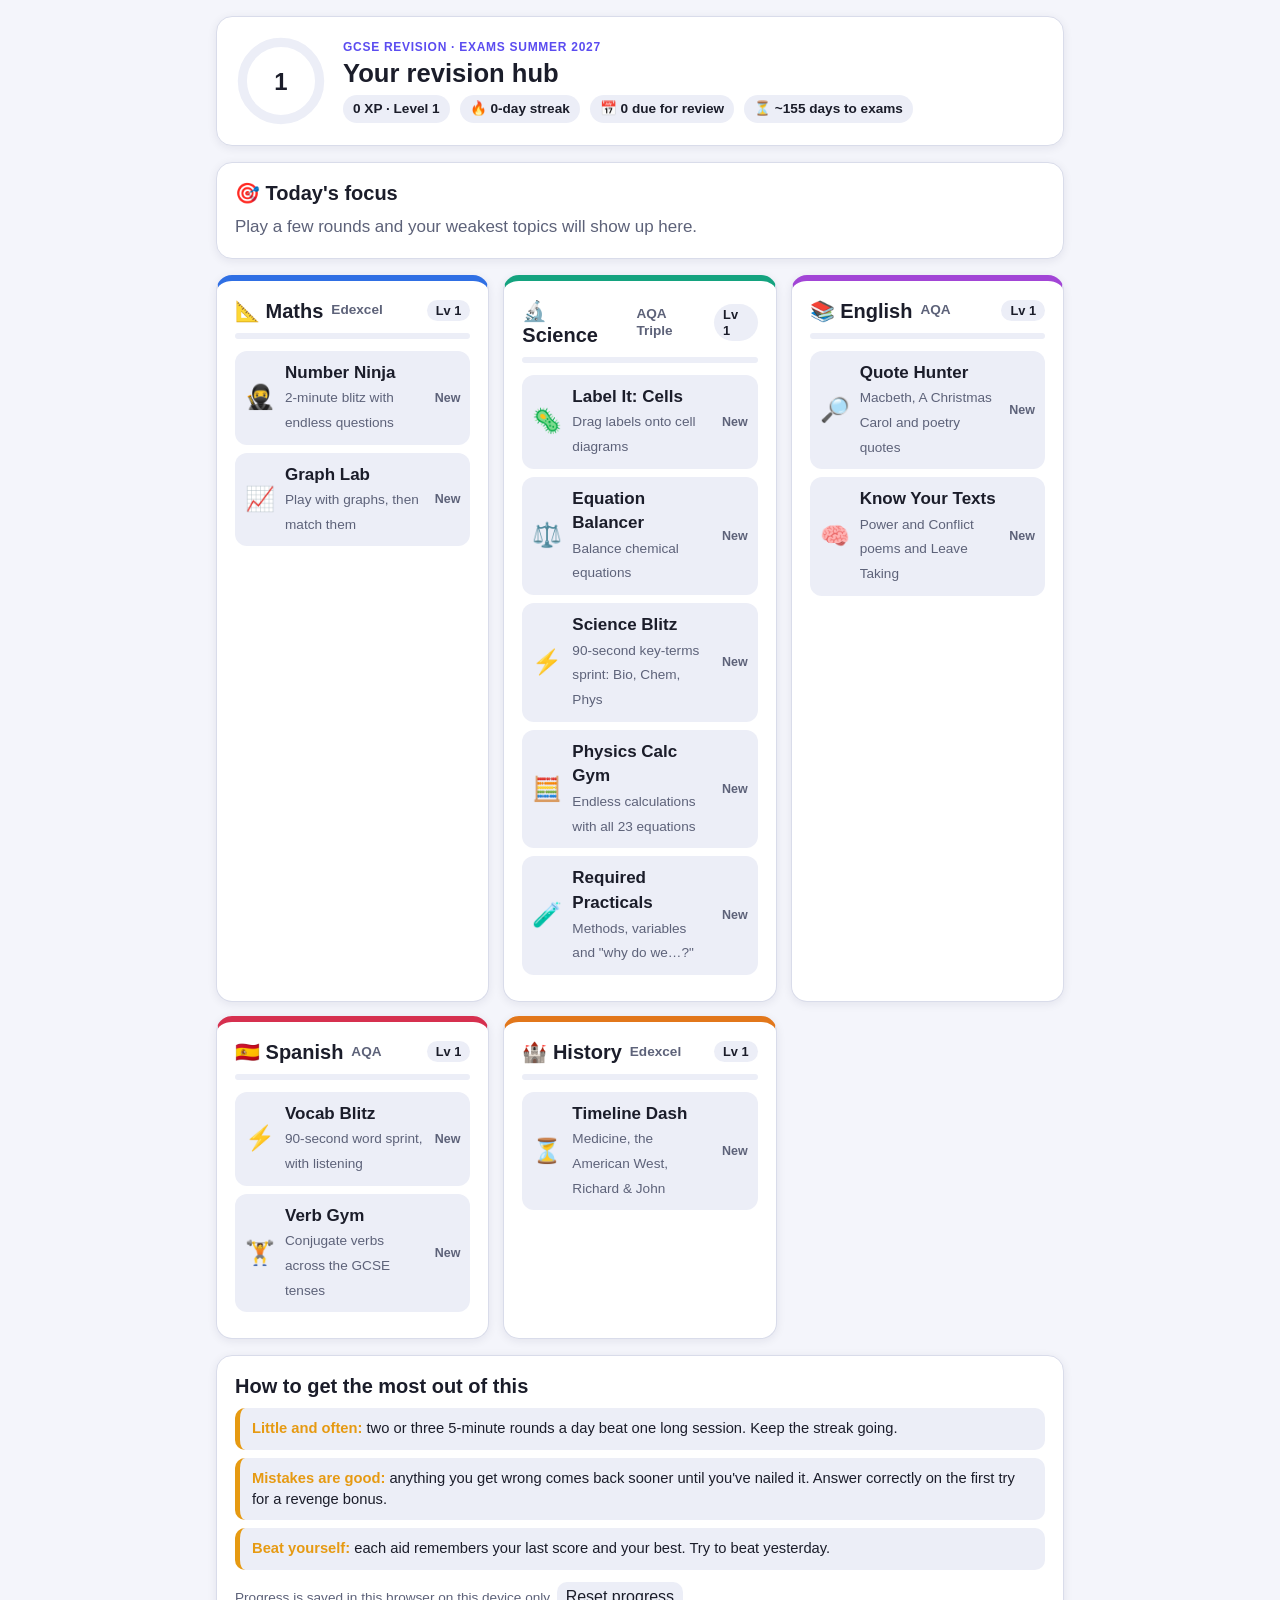
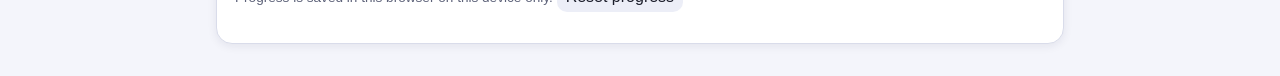
==== index.html @ e967ea6c "GCSE revision aids" ====
<!doctype html>
<html lang="en-GB">
<head>
<meta charset="utf-8">
<meta name="viewport" content="width=device-width, initial-scale=1">
<title>GCSE Revision Hub</title>
<link rel="stylesheet" href="styles.css">
<style>
  .hero { display: grid; grid-template-columns: auto 1fr; gap: 16px; align-items: center; }
  .ring { width: 92px; height: 92px; }
  .ring circle { fill: none; stroke-width: 10; }
  .ring .bg { stroke: var(--surface-2); }
  .ring .fg { stroke: var(--accent); stroke-linecap: round; transform: rotate(-90deg); transform-origin: 50% 50%; transition: stroke-dashoffset .6s; }
  .ring text { fill: var(--text); font-weight: 900; font-size: 26px; text-anchor: middle; dominant-baseline: central; }
  .subjects { display: grid; grid-template-columns: repeat(auto-fit, minmax(250px, 1fr)); gap: 14px; }
  .subject { border-top: 6px solid var(--c); margin: 0; }
  .subject h2 { display: flex; align-items: center; gap: 8px; }
  .subject .lvl { margin-left: auto; font-size: .8rem; background: var(--surface-2); border-radius: 999px; padding: 3px 9px; }
  .bar { height: 6px; background: var(--surface-2); border-radius: 9px; overflow: hidden; margin: 6px 0 12px; }
  .bar > div { height: 100%; background: var(--c); }
  .aid { display: flex; align-items: center; gap: 10px; text-decoration: none; color: var(--text); padding: 10px; border-radius: 12px; background: var(--surface-2); margin-bottom: 8px; transition: transform .1s; }
  .aid:hover { transform: translateX(3px); }
  .aid .ico { font-size: 1.5rem; width: 34px; text-align: center; }
  .aid b { display: block; }
  .aid .pb { margin-left: auto; font-size: .78rem; font-weight: 800; color: var(--muted); white-space: nowrap; }
  .soon { opacity: .6; }
  .weak li { margin-bottom: 4px; }
  .tips { display: grid; gap: 8px; }
</style>
</head>
<body>
<div class="wrap">
  <header class="card hero">
    <svg class="ring" viewBox="0 0 100 100" aria-hidden="true">
      <circle class="bg" cx="50" cy="50" r="42"/>
      <circle class="fg" id="ringfg" cx="50" cy="50" r="42" stroke-dasharray="263.9" stroke-dashoffset="263.9"/>
      <text x="50" y="50" id="ringlvl">1</text>
    </svg>
    <div>
      <div class="kicker" style="color:var(--accent)">GCSE Revision · Exams summer 2027</div>
      <h1 style="margin:2px 0 6px">Your revision hub</h1>
      <div class="row">
        <span class="chip" id="totalxp">0 XP</span>
        <span class="chip" id="streak">🔥 0-day streak</span>
        <span class="chip" id="due">📅 0 due today</span>
        <span class="chip" id="countdown"></span>
      </div>
    </div>
  </header>

  <section class="card" id="focus">
    <h2>🎯 Today's focus</h2>
    <div id="focusbody" class="muted">Play a few rounds and your weakest topics will show up here.</div>
  </section>

  <section class="subjects" id="subjects"></section>

  <section class="card" style="margin-top:16px">
    <h2>How to get the most out of this</h2>
    <div class="tips small">
      <div class="tip"><b>Little and often:</b> two or three 5-minute rounds a day beat one long session. Keep the streak going.</div>
      <div class="tip"><b>Mistakes are good:</b> anything you get wrong comes back sooner until you've nailed it. Answer correctly on the first try for a revenge bonus.</div>
      <div class="tip"><b>Beat yourself:</b> each aid remembers your last score and your best. Try to beat yesterday.</div>
    </div>
    <p class="small muted" style="margin-top:12px">Progress is saved in this browser on this device only. <button class="iconbtn small" id="reset">Reset progress</button></p>
  </section>
</div>

<script src="engine.js"></script>
<script>
(function () {
  const SUBJECTS = [
    { id: 'maths', board: 'Edexcel', name: 'Maths', icon: '📐', color: 'var(--maths)', aids: [
      { id: 'maths.ninja', href: 'maths/number-ninja.html', icon: '🥷', name: 'Number Ninja', desc: '2-minute blitz with endless questions' },
      { id: 'maths.graphlab', href: 'maths/graph-lab.html', icon: '📈', name: 'Graph Lab', desc: 'Play with graphs, then match them' }
    ]},
    { id: 'science', board: 'AQA Triple', name: 'Science', icon: '🔬', color: 'var(--science)', aids: [
      { id: 'science.labelit', href: 'science/label-it.html', icon: '🦠', name: 'Label It: Cells', desc: 'Drag labels onto cell diagrams' },
      { id: 'science.balancer', href: 'science/equation-balancer.html', icon: '⚖️', name: 'Equation Balancer', desc: 'Balance chemical equations' },
      { id: 'science.blitz', href: 'science/science-blitz.html', icon: '⚡', name: 'Science Blitz', desc: '90-second key-terms sprint: Bio, Chem, Phys' },
      { id: 'science.calcgym', href: 'science/calc-gym.html', icon: '🧮', name: 'Physics Calc Gym', desc: 'Endless calculations with all 23 equations' },
      { id: 'science.practicals', href: 'science/practicals.html', icon: '🧪', name: 'Required Practicals', desc: 'Methods, variables and "why do we…?"' }
    ]},
    { id: 'english', board: 'AQA', name: 'English', icon: '📚', color: 'var(--english)', aids: [
      { id: 'english.quotes', href: 'english/quote-hunter.html', icon: '🔎', name: 'Quote Hunter', desc: 'Macbeth, A Christmas Carol and poetry quotes' },
      { id: 'english.know', href: 'english/know-your-texts.html', icon: '🧠', name: 'Know Your Texts', desc: 'Power and Conflict poems and Leave Taking' }
    ]},
    { id: 'spanish', board: 'AQA', name: 'Spanish', icon: '🇪🇸', color: 'var(--spanish)', aids: [
      { id: 'spanish.vocab', href: 'spanish/vocab-blitz.html', icon: '⚡', name: 'Vocab Blitz', desc: '90-second word sprint, with listening' },
      { id: 'spanish.verbs', href: 'spanish/verb-gym.html', icon: '🏋️', name: 'Verb Gym', desc: 'Conjugate verbs across the GCSE tenses' }
    ]},
    { id: 'history', board: 'Edexcel', name: 'History', icon: '🏰', color: 'var(--humanities)', aids: [
      { id: 'history.timeline', href: 'history/timeline-dash.html', icon: '⏳', name: 'Timeline Dash', desc: 'Medicine, the American West, Richard & John' }
    ]}
  ];

  function render() {
    const s = GCSE.state;
    const L = GCSE.levelInfo(s.xp);
    document.getElementById('ringlvl').textContent = L.level;
    document.getElementById('ringfg').setAttribute('stroke-dashoffset', 263.9 * (1 - L.pct));
    document.getElementById('totalxp').textContent = `${s.xp} XP · Level ${L.level}`;
    const st = GCSE.streak();
    document.getElementById('streak').textContent = `🔥 ${st}-day streak`;
    document.getElementById('due').textContent = `📅 ${GCSE.dueCount()} due for review`;

    // countdown to the start of the exam season (roughly mid-May)
    const exam = new Date(2027, 4, 10);
    const days = Math.ceil((exam - new Date()) / 86400000);
    document.getElementById('countdown').textContent = days > 0 ? `⏳ ~${days} days to exams` : '📝 Exam season';

    const host = document.getElementById('subjects');
    host.innerHTML = '';
    SUBJECTS.forEach((sub) => {
      const xp = s.subjects[sub.id] || 0, li = GCSE.levelInfo(xp);
      const card = GCSE.el('article', { class: 'card subject' + (sub.soon ? ' soon' : '') });
      card.style.setProperty('--c', sub.color);
      card.innerHTML = `
        <h2>${sub.icon} ${sub.name}${sub.board ? ` <span class="small muted" style="font-weight:700">${sub.board}</span>` : ''}${sub.soon ? '' : `<span class="lvl">Lv ${li.level}</span>`}</h2>
        ${sub.soon ? `<p class="muted small">${sub.soon}</p>` : `<div class="bar"><div style="width:${Math.round(li.pct * 100)}%"></div></div>`}
        ${sub.aids.map((a) => {
          const pb = GCSE.bestScore(a.id);
          return `<a class="aid" href="${a.href}"><span class="ico">${a.icon}</span><span><b>${a.name}</b><span class="small muted">${a.desc}</span></span><span class="pb">${pb ? '🏆 ' + pb : 'New'}</span></a>`;
        }).join('')}`;
      host.appendChild(card);
    });

    const weak = GCSE.weakTopics(null, 5);
    const fb = document.getElementById('focusbody');
    if (weak.length) {
      fb.className = '';
      fb.innerHTML = `<p class="small muted" style="margin-top:0">Your weakest areas from recent rounds:</p><ul class="weak">${weak.map((w) =>
        `<li><b>${GCSE.esc(w.label)}</b> <span class="muted small">(${Math.round(w.acc * 100)}% recently)</span></li>`).join('')}</ul>`;
    } else if (s.rounds > 0) {
      fb.className = '';
      fb.innerHTML = `<p style="margin:0">Nothing weak showing yet. Nice! Try a subject you haven't played today.</p>`;
    }
  }

  document.getElementById('reset').addEventListener('click', () => {
    if (confirm('Reset all XP, streaks, best scores and review history on this device?')) {
      try { localStorage.removeItem('gcse-revision-v1'); } catch (e) {}
      location.reload();
    }
  });
  GCSE.onChange(render);
  render();
})();
</script>
</body>
</html>
---- styles.css ----
/* GCSE Revision — shared styles */
:root {
  --bg: #f4f5fb;
  --surface: #ffffff;
  --surface-2: #eceef7;
  --text: #1b1d2a;
  --muted: #5d6279;
  --border: #d9dcea;
  --accent: #5b4cf0;
  --accent-ink: #ffffff;
  --good: #17a35a;
  --good-soft: #dcf5e7;
  --bad: #d93a3a;
  --bad-soft: #fbe2e2;
  --warn: #e69a12;
  --maths: #2f6fe4;
  --science: #14a37f;
  --english: #a245d6;
  --humanities: #e2771b;
  --spanish: #d6304f;
  --shadow: 0 2px 10px rgba(30, 30, 70, 0.08);
  --radius: 16px;
  --font: -apple-system, BlinkMacSystemFont, "Segoe UI", Roboto, "Helvetica Neue", Arial, sans-serif;
  color-scheme: light;
}
@media (prefers-color-scheme: dark) {
  :root:not([data-theme="light"]) {
    --bg: #12131c;
    --surface: #1d1f2c;
    --surface-2: #272a3a;
    --text: #eceef8;
    --muted: #a2a7c0;
    --border: #343850;
    --accent: #8b7fff;
    --accent-ink: #12131c;
    --good: #3ed184;
    --good-soft: #173a29;
    --bad: #ff6b6b;
    --bad-soft: #43202a;
    --warn: #ffbf47;
    --maths: #5f93ff;
    --science: #35d0a6;
    --english: #c57cf0;
    --humanities: #ff9d4d;
    --spanish: #ff6f86;
    --shadow: 0 2px 12px rgba(0, 0, 0, 0.4);
    color-scheme: dark;
  }
}
:root[data-theme="dark"] {
  --bg: #12131c;
  --surface: #1d1f2c;
  --surface-2: #272a3a;
  --text: #eceef8;
  --muted: #a2a7c0;
  --border: #343850;
  --accent: #8b7fff;
  --accent-ink: #12131c;
  --good: #3ed184;
  --good-soft: #173a29;
  --bad: #ff6b6b;
  --bad-soft: #43202a;
  --warn: #ffbf47;
  --maths: #5f93ff;
  --science: #35d0a6;
  --english: #c57cf0;
  --humanities: #ff9d4d;
  --spanish: #ff6f86;
  --shadow: 0 2px 12px rgba(0, 0, 0, 0.4);
  color-scheme: dark;
}

* { box-sizing: border-box; }
html, body { margin: 0; }
body {
  background: var(--bg);
  color: var(--text);
  font-family: var(--font);
  font-size: 17px;
  line-height: 1.45;
  -webkit-tap-highlight-color: transparent;
  min-height: 100vh;
}
body[data-subject="maths"] { --subj: var(--maths); }
body[data-subject="science"] { --subj: var(--science); }
body[data-subject="english"] { --subj: var(--english); }
body[data-subject="humanities"] { --subj: var(--humanities); }
body[data-subject="spanish"] { --subj: var(--spanish); }
body[data-subject="history"] { --subj: var(--humanities); }
body { --subj: var(--accent); }

a { color: var(--accent); }
h1, h2, h3 { line-height: 1.2; margin: 0 0 .5em; }
h1 { font-size: 1.6rem; }
h2 { font-size: 1.25rem; }
.muted { color: var(--muted); }
.small { font-size: .85rem; }
.wrap { max-width: 880px; margin: 0 auto; padding: 16px; }
.hidden { display: none !important; }

/* Top bar */
.topbar {
  position: sticky; top: 0; z-index: 20;
  display: flex; align-items: center; gap: 10px;
  padding: 10px 16px;
  background: var(--surface);
  border-bottom: 3px solid var(--subj);
  box-shadow: var(--shadow);
}
.topbar .back {
  white-space: nowrap; flex: none;
  text-decoration: none; font-weight: 700; color: var(--text);
  background: var(--surface-2); border-radius: 10px; padding: 6px 10px;
}
.topbar .chip, .topbar .iconbtn { flex: none; }
@media (max-width: 520px) { .topbar .xpd { display: none; } .topbar { gap: 6px; padding: 8px 10px; } }
.topbar .title { font-weight: 800; flex: 1; min-width: 0; white-space: nowrap; overflow: hidden; text-overflow: ellipsis; }
.chip {
  display: inline-flex; align-items: center; gap: 4px;
  background: var(--surface-2); border-radius: 999px;
  padding: 4px 10px; font-weight: 700; font-size: .85rem; white-space: nowrap;
}
.chip.pulse { animation: pulse .6s ease; }
@keyframes pulse { 0% { transform: scale(1); } 40% { transform: scale(1.25); background: var(--good-soft); } 100% { transform: scale(1); } }
.iconbtn {
  border: 0; background: var(--surface-2); color: var(--text);
  border-radius: 10px; padding: 6px 9px; font-size: 1rem; cursor: pointer;
}

/* Cards & buttons */
.card {
  background: var(--surface); border: 1px solid var(--border);
  border-radius: var(--radius); padding: 18px; box-shadow: var(--shadow);
  margin-bottom: 16px;
}
.btn {
  appearance: none; border: 0; cursor: pointer;
  background: var(--subj); color: #fff;
  font: inherit; font-weight: 800; font-size: 1.05rem;
  padding: 13px 20px; border-radius: 12px; min-height: 48px;
  transition: transform .08s ease, filter .15s;
}
.btn:hover { filter: brightness(1.08); }
.btn:active { transform: scale(.97); }
.btn.secondary { background: var(--surface-2); color: var(--text); }
.btn.block { width: 100%; }
.btn:disabled { opacity: .45; cursor: default; }
.row { display: flex; gap: 10px; flex-wrap: wrap; align-items: center; }
.row.center { justify-content: center; }
.spacer { flex: 1; }

/* Choice buttons (MCQ) */
.choices { display: grid; grid-template-columns: 1fr 1fr; gap: 10px; }
@media (max-width: 560px) { .choices { grid-template-columns: 1fr; } }
.choice {
  appearance: none; font: inherit; text-align: left; cursor: pointer;
  background: var(--surface); color: var(--text);
  border: 2px solid var(--border); border-radius: 12px;
  padding: 12px 14px; min-height: 52px; font-weight: 600;
  transition: border-color .15s, background .15s, transform .08s;
}
.choice:hover { border-color: var(--subj); }
.choice:active { transform: scale(.98); }
.choice.correct { border-color: var(--good); background: var(--good-soft); }
.choice.wrong { border-color: var(--bad); background: var(--bad-soft); }
.choice:disabled { cursor: default; }

/* Pills for toggles */
.pills { display: flex; flex-wrap: wrap; gap: 8px; }
.pill {
  appearance: none; font: inherit; cursor: pointer;
  border: 2px solid var(--border); background: var(--surface); color: var(--text);
  border-radius: 999px; padding: 7px 14px; font-weight: 700; font-size: .9rem;
}
.pill.on { border-color: var(--subj); background: var(--subj); color: #fff; }
.pill .tag { font-size: .7rem; font-weight: 800; background: var(--bad); color: #fff; border-radius: 6px; padding: 1px 5px; margin-left: 4px; }

/* HUD */
.hud { display: flex; gap: 8px; flex-wrap: wrap; align-items: center; margin-bottom: 12px; }
.timerbar { height: 8px; background: var(--surface-2); border-radius: 99px; overflow: hidden; margin-bottom: 14px; }
.timerbar > div { height: 100%; background: var(--subj); width: 100%; transition: width .25s linear; }
.timerbar.low > div { background: var(--bad); }

/* Feedback */
.feedback { border-radius: 12px; padding: 12px 14px; margin-top: 12px; font-weight: 600; }
.feedback.good { background: var(--good-soft); color: var(--text); border-left: 5px solid var(--good); }
.feedback.bad { background: var(--bad-soft); color: var(--text); border-left: 5px solid var(--bad); }
.feedback .why { font-weight: 400; margin-top: 4px; }
.tip { background: var(--surface-2); border-left: 5px solid var(--warn); border-radius: 10px; padding: 10px 12px; font-size: .92rem; }
.tip b { color: var(--warn); }

input.answer, textarea {
  font: inherit; font-size: 1.3rem; width: 100%;
  padding: 12px 14px; border-radius: 12px;
  border: 2px solid var(--border); background: var(--surface); color: var(--text);
}
textarea { font-size: 1rem; min-height: 120px; resize: vertical; }
input.answer:focus, textarea:focus { outline: none; border-color: var(--subj); }

/* Toast */
#toast-host { position: fixed; left: 50%; bottom: 24px; transform: translateX(-50%); z-index: 100; display: flex; flex-direction: column; gap: 8px; align-items: center; pointer-events: none; width: calc(100% - 32px); max-width: 420px; }
.toast { background: var(--text); color: var(--bg); padding: 10px 16px; border-radius: 12px; font-weight: 700; box-shadow: var(--shadow); animation: toastIn .25s ease; text-align: center; }
@keyframes toastIn { from { opacity: 0; transform: translateY(12px); } to { opacity: 1; transform: none; } }

/* Overlay / summary */
.overlay { position: fixed; inset: 0; background: rgba(10, 10, 25, .55); z-index: 50; display: flex; align-items: center; justify-content: center; padding: 16px; }
.overlay .panel { background: var(--surface); border-radius: 20px; padding: 22px; max-width: 520px; width: 100%; max-height: 90vh; overflow: auto; box-shadow: var(--shadow); animation: toastIn .25s ease; }
.bigscore { font-size: 3rem; font-weight: 900; color: var(--subj); line-height: 1; }
.stats { display: grid; grid-template-columns: repeat(3, 1fr); gap: 8px; margin: 14px 0; }
.stat { background: var(--surface-2); border-radius: 12px; padding: 10px; text-align: center; }
.stat b { display: block; font-size: 1.3rem; }
.badge { display: inline-block; background: var(--warn); color: #1b1d2a; font-weight: 900; padding: 4px 10px; border-radius: 8px; }
.mistakes { margin: 10px 0 0; padding: 0; list-style: none; }
.mistakes li { background: var(--surface-2); border-radius: 10px; padding: 8px 10px; margin-bottom: 6px; font-size: .92rem; }

/* Drag and drop */
.draggable { touch-action: none; user-select: none; -webkit-user-select: none; cursor: grab; }
.draggable.selected { outline: 3px solid var(--subj); outline-offset: 2px; }
.drag-ghost { position: fixed; z-index: 200; pointer-events: none; opacity: .92; transform: translate(-50%, -50%) scale(1.05); box-shadow: 0 8px 24px rgba(0,0,0,.25); }
.drop-hover { outline: 3px dashed var(--subj); outline-offset: 3px; }

.shake { animation: shake .35s ease; }
@keyframes shake { 0%,100% { transform: translateX(0); } 25% { transform: translateX(-6px); } 75% { transform: translateX(6px); } }

/* Keypad */
.keypad { display: grid; grid-template-columns: repeat(4, 1fr); gap: 8px; margin-top: 12px; }
.keypad button { font: inherit; font-size: 1.25rem; font-weight: 800; min-height: 52px; border-radius: 12px; border: 0; background: var(--surface-2); color: var(--text); cursor: pointer; }
.keypad button:active { transform: scale(.96); }
.keypad button.go { background: var(--subj); color: #fff; }
@media (pointer: fine) { .keypad.touch-only { display: none; } }

.question { font-size: 1.5rem; font-weight: 800; margin: 6px 0 14px; }
.question .sup { font-size: .65em; vertical-align: super; }
.kicker { text-transform: uppercase; letter-spacing: .06em; font-size: .75rem; font-weight: 800; color: var(--subj); }

/* Spanish accent keys */
.accents { display: flex; gap: 6px; flex-wrap: wrap; margin-top: 8px; }
.accents .acc { font: inherit; font-weight: 800; font-size: 1.1rem; min-width: 44px; min-height: 44px; border: 0; border-radius: 10px; background: var(--surface-2); color: var(--text); cursor: pointer; }
.accents .acc:active { transform: scale(.94); }
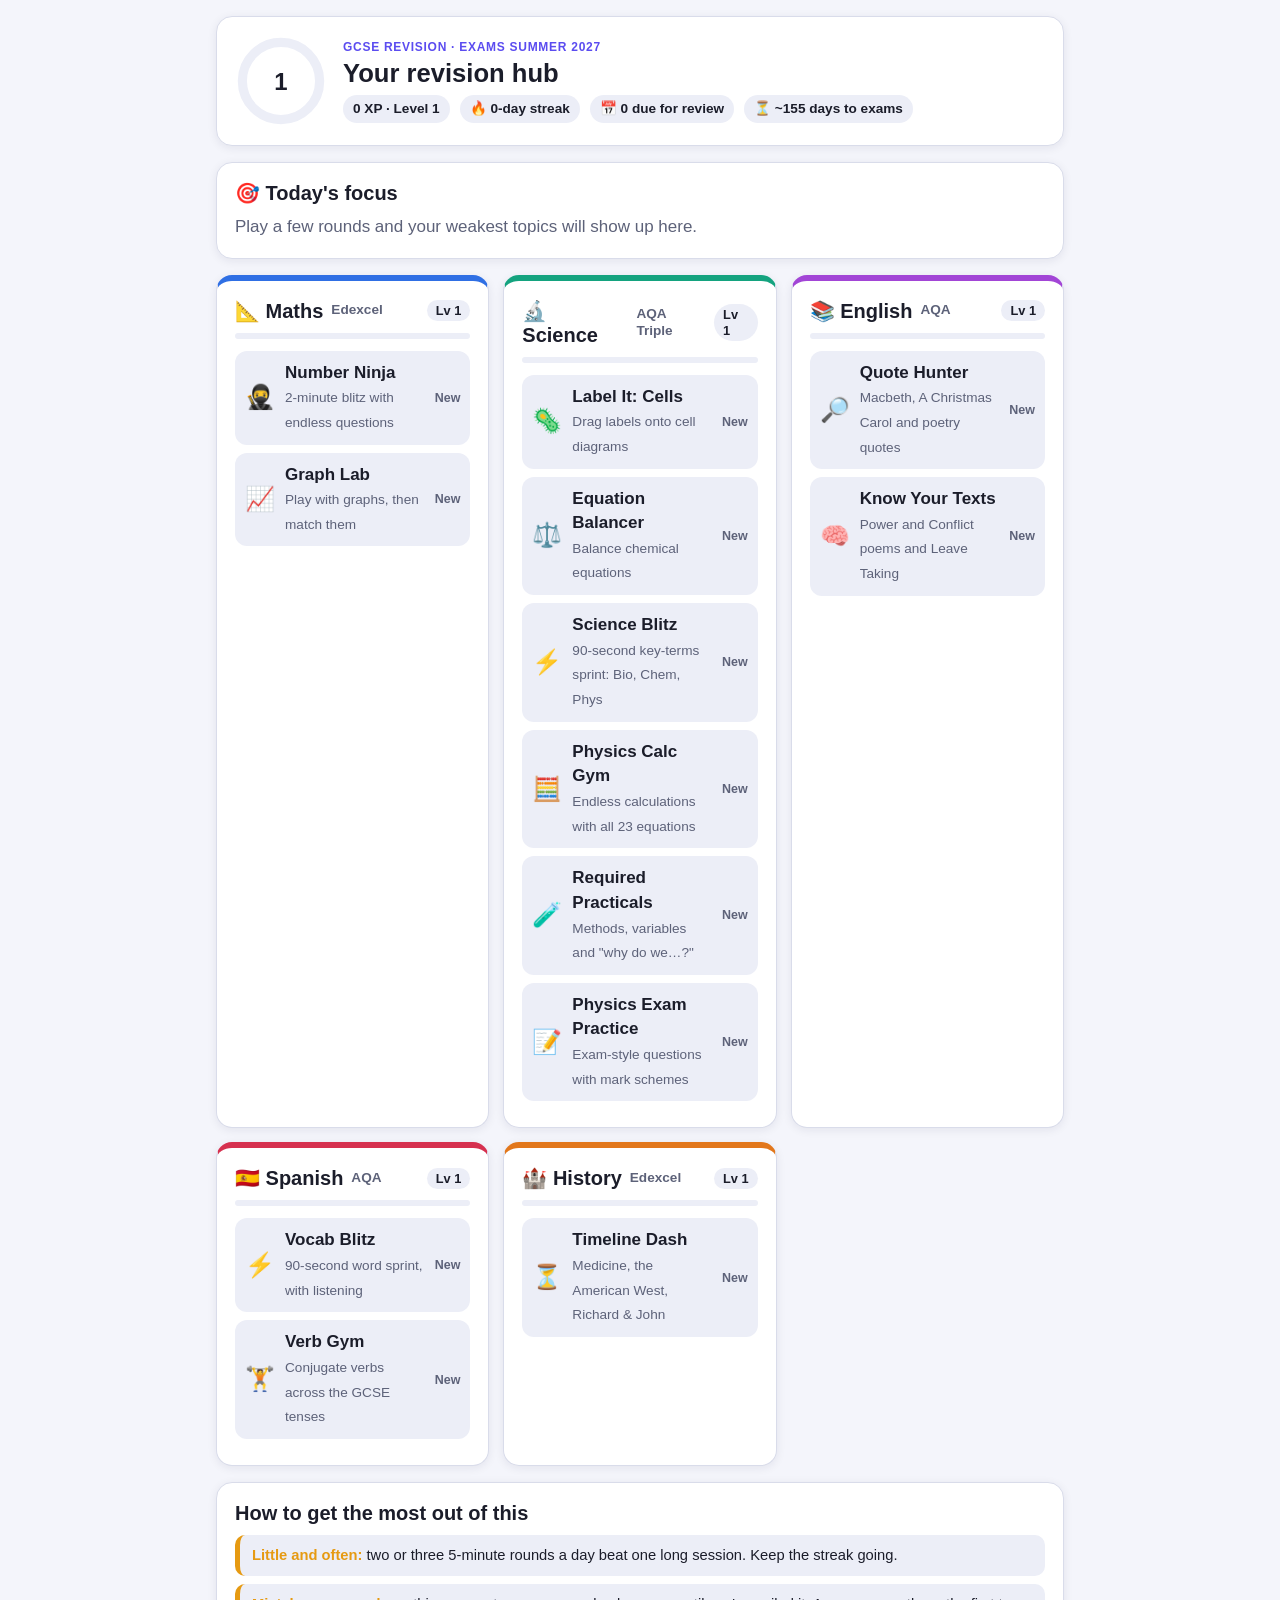
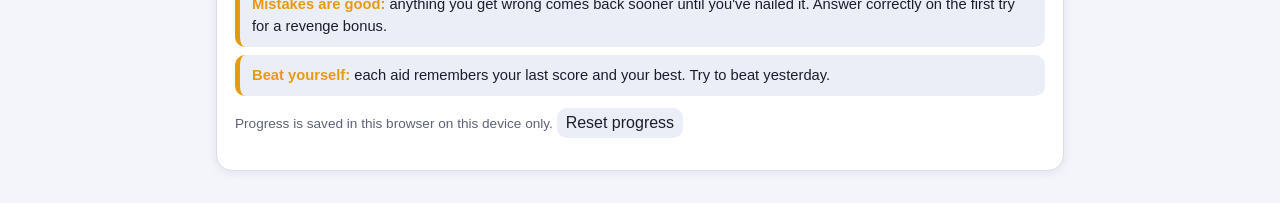
==== commit 17ad8631: "Update revision aids 2026-11-15 16:10" ====
--- a/index.html
+++ b/index.html
@@ -79,7 +79,8 @@
       { id: 'science.balancer', href: 'science/equation-balancer.html', icon: '⚖️', name: 'Equation Balancer', desc: 'Balance chemical equations' },
       { id: 'science.blitz', href: 'science/science-blitz.html', icon: '⚡', name: 'Science Blitz', desc: '90-second key-terms sprint: Bio, Chem, Phys' },
       { id: 'science.calcgym', href: 'science/calc-gym.html', icon: '🧮', name: 'Physics Calc Gym', desc: 'Endless calculations with all 23 equations' },
-      { id: 'science.practicals', href: 'science/practicals.html', icon: '🧪', name: 'Required Practicals', desc: 'Methods, variables and "why do we…?"' }
+      { id: 'science.practicals', href: 'science/practicals.html', icon: '🧪', name: 'Required Practicals', desc: 'Methods, variables and "why do we…?"' },
+      { id: 'science.physexam', href: 'science/physics-exam.html', icon: '📝', name: 'Physics Exam Practice', desc: 'Exam-style questions with mark schemes' }
     ]},
     { id: 'english', board: 'AQA', name: 'English', icon: '📚', color: 'var(--english)', aids: [
       { id: 'english.quotes', href: 'english/quote-hunter.html', icon: '🔎', name: 'Quote Hunter', desc: 'Macbeth, A Christmas Carol and poetry quotes' },
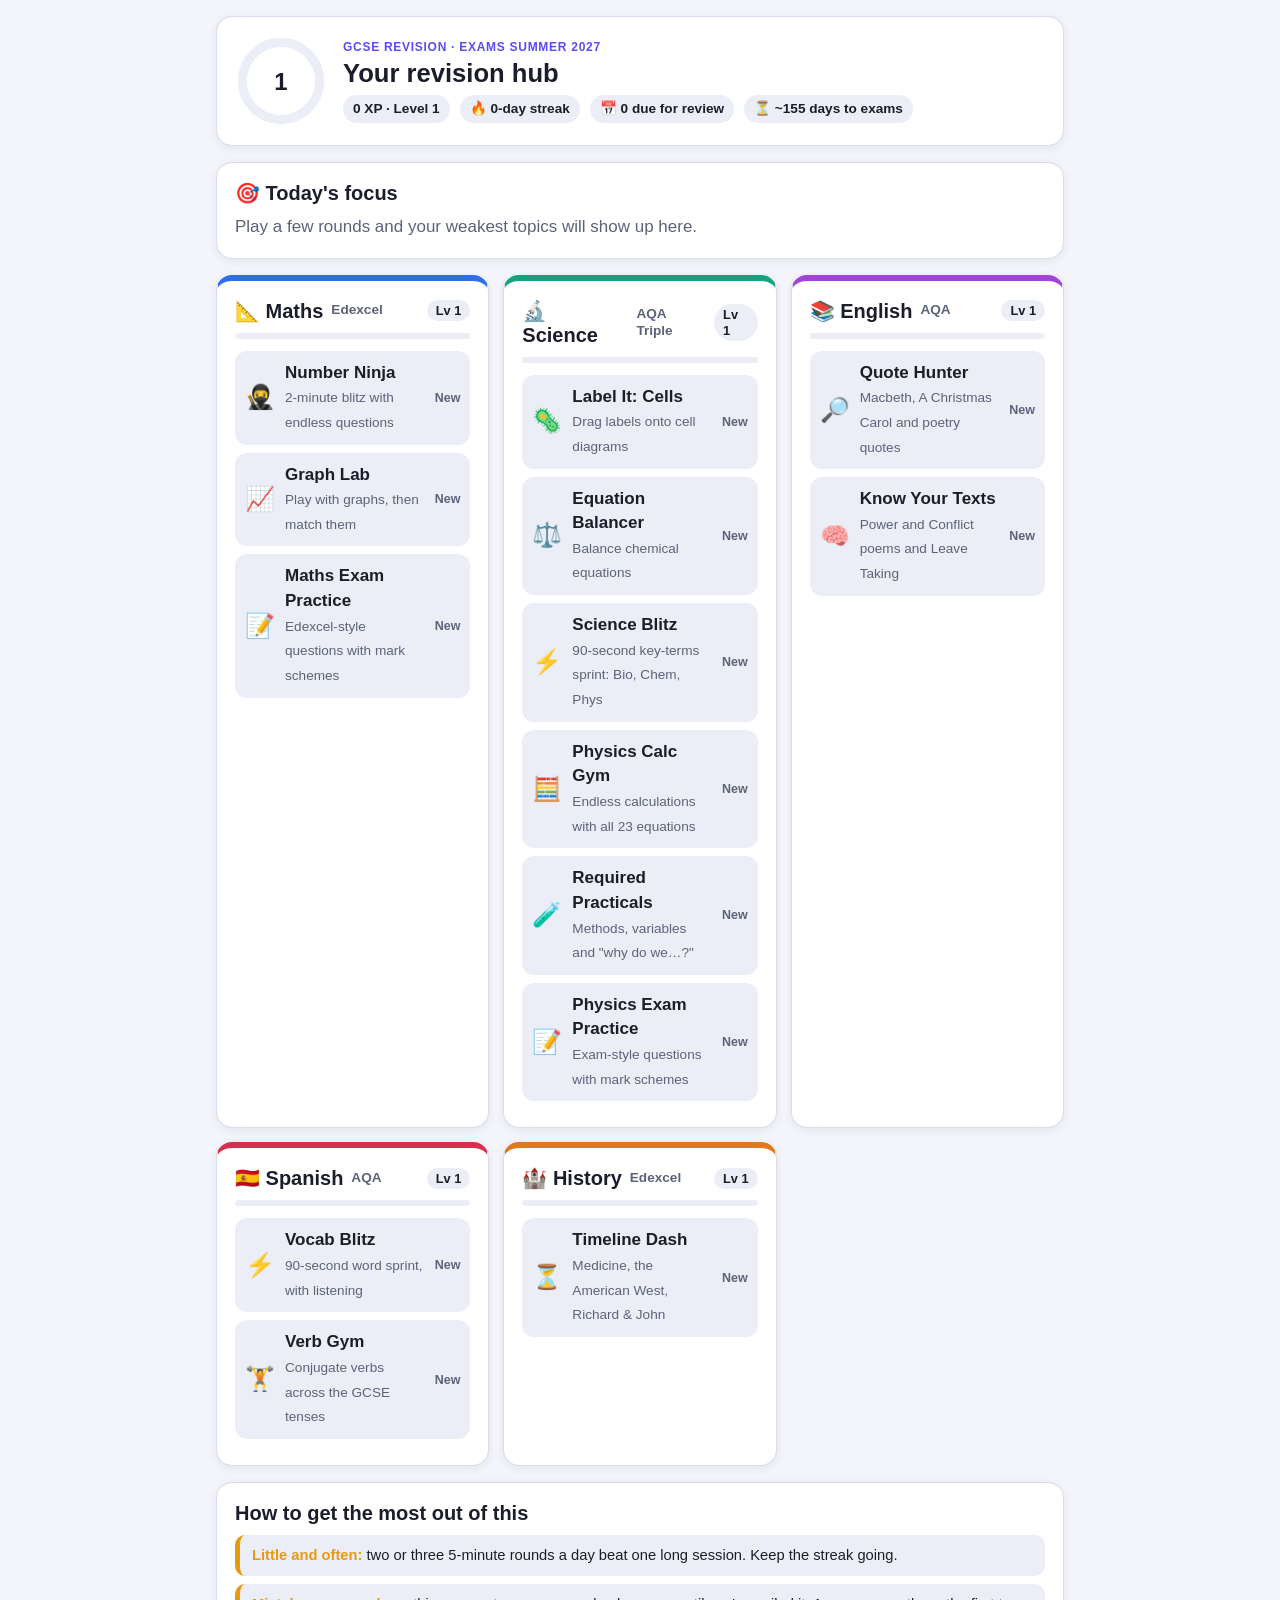
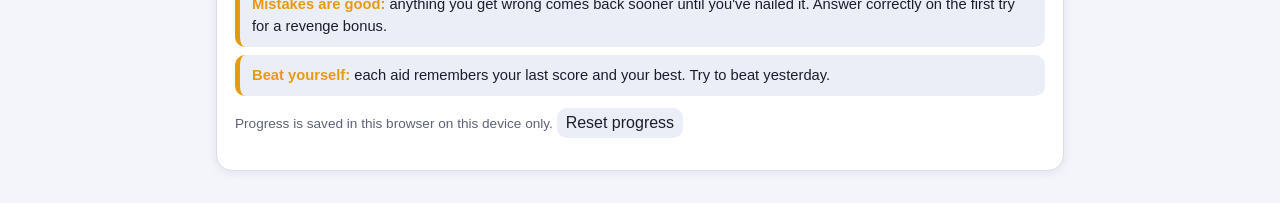
==== commit 0b383fd5: "Update revision aids 2026-11-15 16:35" ====
--- a/index.html
+++ b/index.html
@@ -72,7 +72,8 @@
   const SUBJECTS = [
     { id: 'maths', board: 'Edexcel', name: 'Maths', icon: '📐', color: 'var(--maths)', aids: [
       { id: 'maths.ninja', href: 'maths/number-ninja.html', icon: '🥷', name: 'Number Ninja', desc: '2-minute blitz with endless questions' },
-      { id: 'maths.graphlab', href: 'maths/graph-lab.html', icon: '📈', name: 'Graph Lab', desc: 'Play with graphs, then match them' }
+      { id: 'maths.graphlab', href: 'maths/graph-lab.html', icon: '📈', name: 'Graph Lab', desc: 'Play with graphs, then match them' },
+      { id: 'maths.exam', href: 'maths/maths-exam.html', icon: '📝', name: 'Maths Exam Practice', desc: 'Edexcel-style questions with mark schemes' }
     ]},
     { id: 'science', board: 'AQA Triple', name: 'Science', icon: '🔬', color: 'var(--science)', aids: [
       { id: 'science.labelit', href: 'science/label-it.html', icon: '🦠', name: 'Label It: Cells', desc: 'Drag labels onto cell diagrams' },
